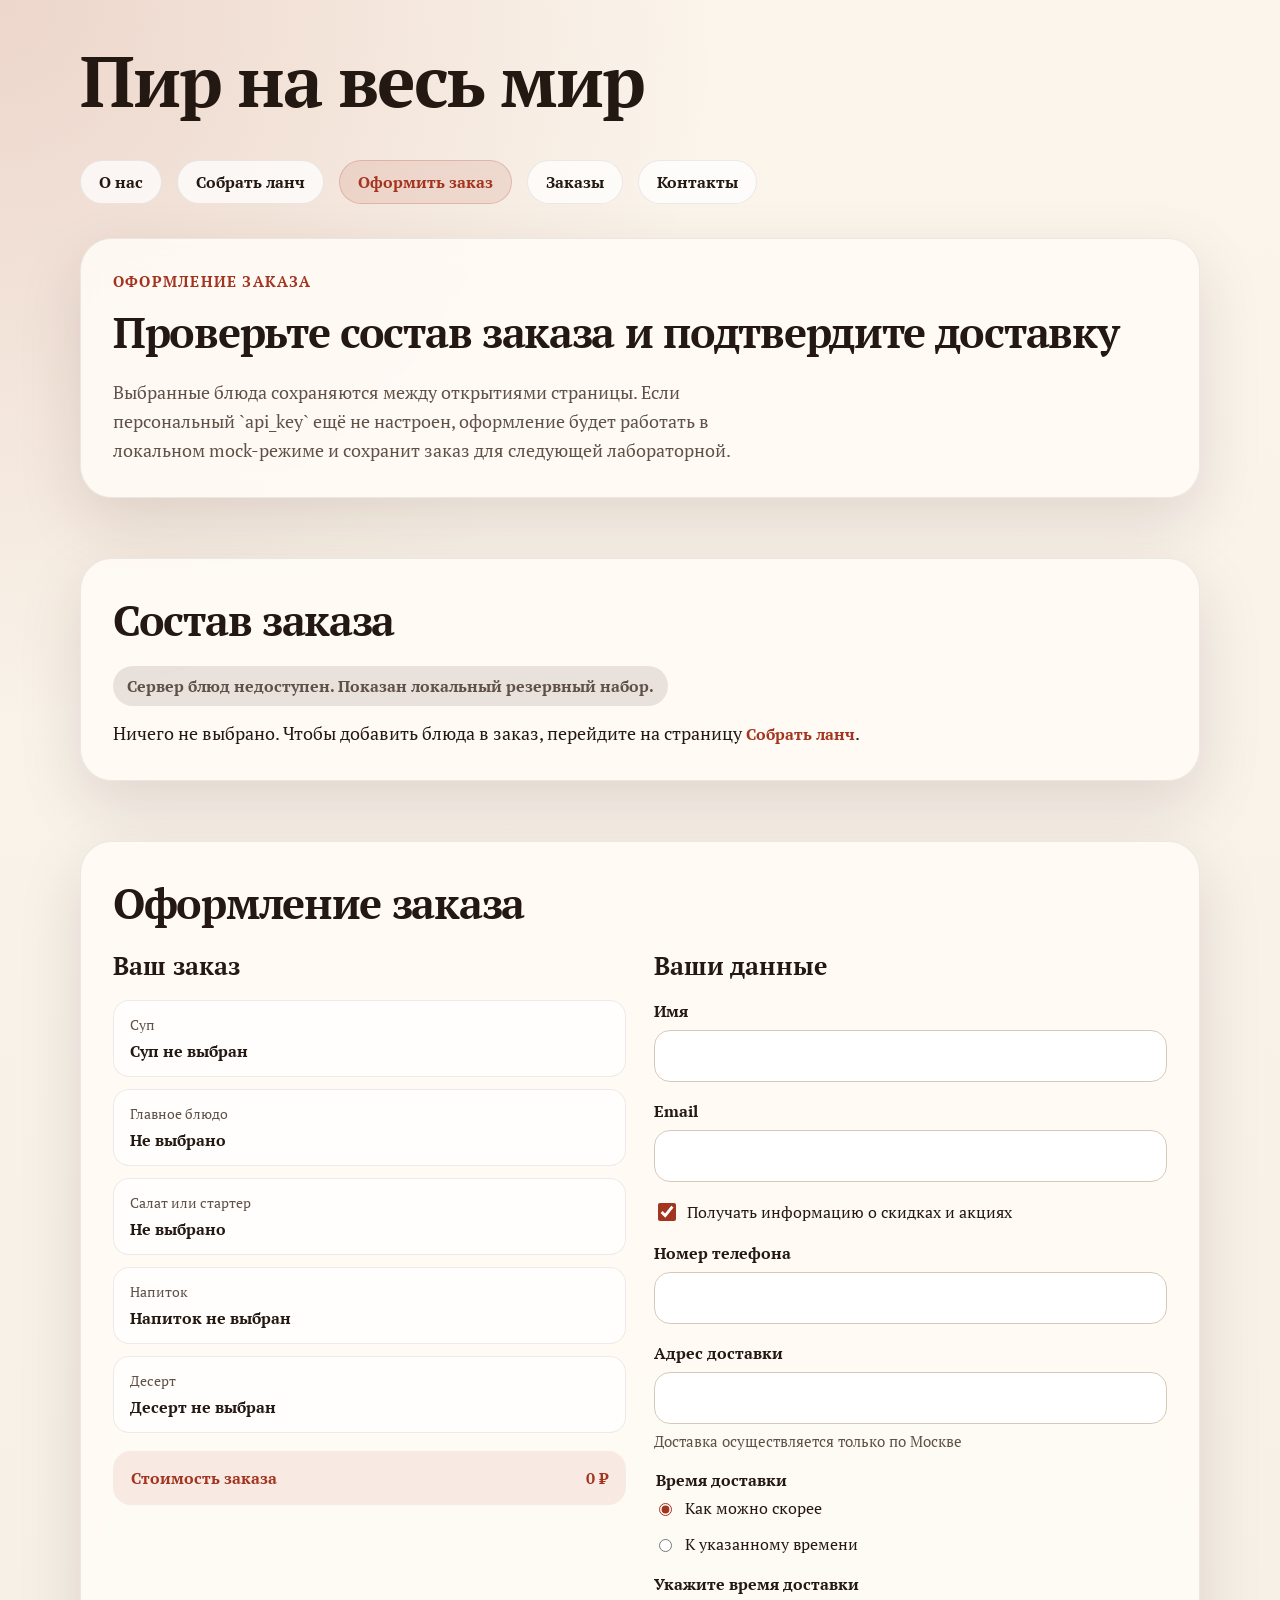
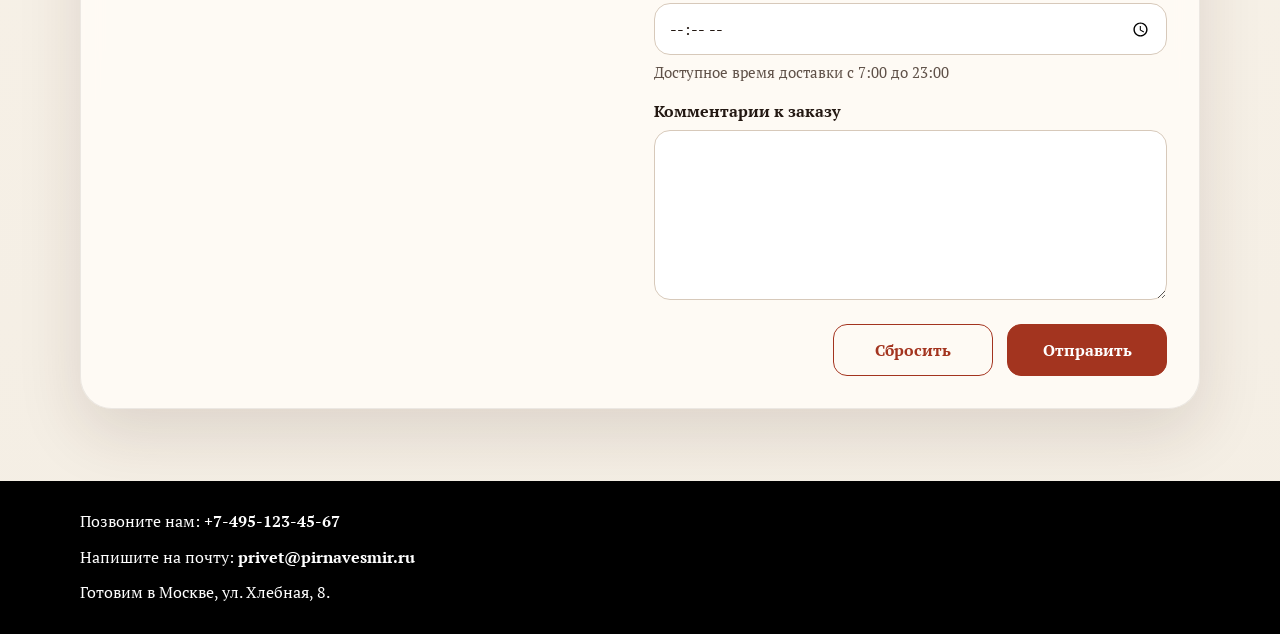
==== checkout.html @ e3995e5b "feat: complete lab 08 checkout flow" ====
<!DOCTYPE html>
<html lang="ru">
<head>
  <meta charset="UTF-8">
  <meta name="viewport" content="width=device-width, initial-scale=1.0">
  <title>Пир на весь мир | Оформить заказ</title>
  <link rel="preconnect" href="https://fonts.googleapis.com">
  <link rel="preconnect" href="https://fonts.gstatic.com" crossorigin>
  <link href="https://fonts.googleapis.com/css2?family=PT+Serif:wght@400;700&display=swap" rel="stylesheet">
  <link rel="stylesheet" href="styles/style.css">
  <link rel="stylesheet" href="styles/menu.css">
  <link rel="stylesheet" href="styles/checkout.css">
  <link rel="stylesheet" href="styles/print.css" media="print">
</head>
<body>
  <header class="site-header">
    <div class="container">
      <h1 class="brand">Пир на весь мир</h1>
      <nav class="site-nav" aria-label="Основная навигация">
        <a href="index.html">О нас</a>
        <a href="menu.html">Собрать ланч</a>
        <a href="checkout.html" class="active" aria-current="page">Оформить заказ</a>
        <a href="order.html">Заказы</a>
        <a href="#contacts">Контакты</a>
      </nav>
    </div>
  </header>

  <main class="site-main">
    <div class="container checkout-page">
      <section class="section checkout-intro" aria-labelledby="checkout-title">
        <p class="eyebrow">Оформление заказа</p>
        <h2 id="checkout-title" class="section-title">Проверьте состав заказа и подтвердите доставку</h2>
        <p class="lead">
          Выбранные блюда сохраняются между открытиями страницы. Если персональный `api_key` ещё не настроен, оформление будет работать в локальном mock-режиме и сохранит заказ для следующей лабораторной.
        </p>
      </section>

      <section class="section" aria-labelledby="composition-title">
        <h2 id="composition-title" class="section-title">Состав заказа</h2>
        <p class="menu-data-status" id="checkout-data-status">Загружаем выбранные блюда...</p>
        <div class="checkout-empty is-hidden" id="checkout-empty">
          <p>Ничего не выбрано. Чтобы добавить блюда в заказ, перейдите на страницу <a href="menu.html">Собрать ланч</a>.</p>
        </div>
        <div class="dish-grid checkout-dish-grid" id="checkout-dish-grid"></div>
      </section>

      <section class="section" aria-labelledby="checkout-form-title">
        <h2 id="checkout-form-title" class="section-title">Оформление заказа</h2>
        <form class="order-form" id="checkout-form">
          <div class="order-form__group">
            <div class="order-form__panel">
              <h3 class="order-form__title">Ваш заказ</h3>
              <div class="order-summary" id="checkout-summary"></div>
              <div class="order-total" id="checkout-total">
                <span>Стоимость заказа</span>
                <strong id="checkout-total-value">0 ₽</strong>
              </div>
            </div>

            <div class="order-form__panel">
              <h3 class="order-form__title">Ваши данные</h3>

              <label class="field">
                <span class="field__label">Имя</span>
                <input class="field__control" type="text" name="full_name" required>
              </label>

              <label class="field">
                <span class="field__label">Email</span>
                <input class="field__control" type="email" name="email" required>
              </label>

              <label class="field field--checkbox">
                <input type="checkbox" name="subscribe" value="yes" checked>
                <span>Получать информацию о скидках и акциях</span>
              </label>

              <label class="field">
                <span class="field__label">Номер телефона</span>
                <input class="field__control" type="tel" name="phone" required>
              </label>

              <label class="field">
                <span class="field__label">Адрес доставки</span>
                <input class="field__control" type="text" name="delivery_address" required>
                <span class="field__note">Доставка осуществляется только по Москве</span>
              </label>

              <fieldset class="field field--radio">
                <legend class="field__label">Время доставки</legend>
                <label class="field__choice">
                  <input type="radio" name="delivery_type" value="asap" checked>
                  <span>Как можно скорее</span>
                </label>
                <label class="field__choice">
                  <input type="radio" name="delivery_type" value="time">
                  <span>К указанному времени</span>
                </label>
              </fieldset>

              <label class="field">
                <span class="field__label">Укажите время доставки</span>
                <input class="field__control" type="time" name="delivery_time">
                <span class="field__note">Доступное время доставки с 7:00 до 23:00</span>
              </label>

              <label class="field">
                <span class="field__label">Комментарии к заказу</span>
                <textarea class="field__control field__control--textarea" name="comment"></textarea>
              </label>
            </div>
          </div>

          <div class="order-form__actions">
            <button class="order-form__button order-form__button--ghost" type="reset">Сбросить</button>
            <button class="order-form__button" type="submit">Отправить</button>
          </div>
        </form>
      </section>
    </div>
  </main>

  <footer id="contacts" class="site-footer">
    <div class="container footer-grid">
      <p>Позвоните нам: <a href="tel:+74951234567">+7&#8209;495&#8209;123&#8209;45&#8209;67</a></p>
      <p>Напишите на почту: <a href="mailto:privet@pirnavesmir.ru">privet@pirnavesmir.ru</a></p>
      <p>Готовим в Москве, ул. Хлебная, 8.</p>
    </div>
  </footer>

  <div class="notice-layer" id="notice-layer"></div>
  <script type="module" src="scripts/checkout-page.js"></script>
</body>
</html>
---- styles/style.css ----
:root {
  --bg: #f4eee4;
  --surface: rgba(255, 251, 245, 0.9);
  --surface-strong: #ffffff;
  --text: #231812;
  --muted: #5f5148;
  --accent: #a3341f;
  --accent-dark: #7e2414;
  --line: #d7c9ba;
  --shadow: 0 24px 64px rgba(61, 34, 20, 0.13);
}

* {
  box-sizing: border-box;
}

html {
  scroll-behavior: smooth;
}

body {
  min-height: 100vh;
  margin: 0;
  padding: 0;
  display: flex;
  flex-direction: column;
  font-family: "PT Serif", serif;
  font-size: 16px;
  font-weight: 400;
  color: var(--text);
  background:
    radial-gradient(circle at top left, rgba(163, 52, 31, 0.16), transparent 28%),
    linear-gradient(180deg, #fbf5ec 0%, var(--bg) 100%);
}

img {
  display: block;
  width: 100%;
  height: auto;
}

a {
  text-decoration: none;
  font-family: "PT Serif", serif;
  font-size: 1rem;
  color: var(--text);
  transition: color 0.2s ease, background-color 0.2s ease, border-color 0.2s ease;
}

a:hover {
  color: var(--accent);
}

table {
  width: 100%;
  border: 1px solid var(--line);
  border-collapse: collapse;
  background-color: var(--surface-strong);
}

th,
td {
  padding: 16px 18px;
  border: 1px solid var(--line);
  text-align: left;
}

th {
  font-size: 0.95rem;
  font-weight: 700;
  background-color: #f7e8d9;
}

td {
  font-size: 1rem;
}

.container {
  width: min(1120px, calc(100% - 48px));
  margin: 0 auto;
}

.site-header {
  padding: 32px 0 10px;
}

.brand {
  margin: 0 0 20px;
  font-size: clamp(2.6rem, 6vw, 4.5rem);
  font-weight: 700;
  letter-spacing: -0.03em;
}

.site-nav {
  display: flex;
  flex-wrap: wrap;
  gap: 15px;
  padding: 12px 0 0;
}

.site-nav a {
  padding: 10px 18px;
  font-size: 1rem;
  font-weight: 700;
  border: 1px solid rgba(22, 22, 22, 0.08);
  border-radius: 999px;
  background-color: rgba(255, 255, 255, 0.72);
}

.site-nav a:hover {
  color: #ffffff;
  background-color: var(--accent);
  border-color: var(--accent);
}

.site-nav .active,
.site-nav a[aria-current="page"] {
  color: var(--accent);
  border-color: rgba(163, 52, 31, 0.2);
  background-color: rgba(163, 52, 31, 0.1);
}

.site-main {
  flex: 1 0 auto;
  padding: 24px 0 72px;
}

.section {
  margin-top: 32px;
  padding: 32px;
  border: 1px solid rgba(22, 22, 22, 0.08);
  border-radius: 32px;
  background-color: var(--surface);
  box-shadow: var(--shadow);
  backdrop-filter: blur(12px);
}

.section:first-child {
  margin-top: 0;
}

.section-title {
  margin: 0 0 18px;
  font-size: clamp(1.8rem, 4vw, 2.7rem);
  font-weight: 700;
  letter-spacing: -0.03em;
}

.hero-image {
  width: 100%;
  height: 480px;
  margin: 0 0 28px;
  border-radius: 28px;
  object-fit: cover;
}

.lead {
  max-width: 66ch;
  margin: 0 0 14px;
  font-size: 1.1rem;
  line-height: 1.65;
  color: var(--muted);
}

.lead:last-child {
  margin-bottom: 0;
}

.advantages-list {
  margin: 0;
  padding-left: 24px;
  font-size: 1.05rem;
  line-height: 1.7;
  color: var(--muted);
}

.table-wrap {
  overflow-x: auto;
}

.table-wrap td:first-child,
.table-wrap td:nth-child(3),
.table-wrap td:nth-child(4),
.table-wrap th:first-child,
.table-wrap th:nth-child(3),
.table-wrap th:nth-child(4) {
  text-align: center;
}

.placeholder-section {
  min-height: 420px;
  display: flex;
  flex-direction: column;
  justify-content: center;
}

.eyebrow {
  margin: 0 0 12px;
  font-size: 0.95rem;
  font-weight: 700;
  letter-spacing: 0.08em;
  text-transform: uppercase;
  color: var(--accent);
}

.action-link {
  align-self: flex-start;
  margin-top: 18px;
  padding: 14px 20px;
  border: 1px solid var(--accent);
  border-radius: 999px;
  color: #ffffff;
  background-color: var(--accent);
  font-weight: 700;
}

.action-link:hover {
  color: #ffffff;
  background-color: var(--accent-dark);
  border-color: var(--accent-dark);
}

.site-footer {
  margin-top: auto;
  padding: 28px 0;
  background-color: #000000;
  color: #ffffff;
}

.site-footer p {
  margin: 0;
  font-size: 1rem;
  line-height: 1.6;
}

.site-footer a {
  font-size: 1rem;
  font-weight: 700;
  color: #ffffff;
}

.site-footer a:hover {
  color: var(--accent);
}

.footer-grid {
  display: grid;
  gap: 10px;
}

@media (max-width: 900px) {
  .hero-image {
    height: 360px;
  }
}

@media (max-width: 800px) {
  .site-nav {
    justify-content: space-between;
  }

  .hero-image {
    width: min(500px, 100%);
    margin: 0 auto 28px;
  }
}

@media (max-width: 640px) {
  body {
    font-size: 15px;
  }

  .container {
    width: min(100% - 28px, 1120px);
  }

  .site-header {
    padding-top: 24px;
  }

  .brand {
    margin-bottom: 16px;
    text-align: center;
  }

  .site-nav {
    flex-direction: column;
    align-items: center;
  }

  .site-nav a {
    width: 100%;
    max-width: 360px;
    font-size: 1.25rem;
    text-align: center;
  }

  .section {
    padding: 20px;
    border-radius: 24px;
  }

  .hero-image {
    width: 100%;
    height: 260px;
    margin-bottom: 20px;
    border-radius: 20px;
  }

  th,
  td {
    padding: 12px;
    font-size: 0.95rem;
  }

  .site-footer {
    padding: 22px 0 28px;
  }
}

@media (max-width: 400px) {
  th,
  td {
    padding: 10px;
    font-size: 0.83rem;
  }
}
---- styles/menu.css ----
.menu-page .container {
  display: flex;
  flex-direction: column;
  gap: 28px;
}

.menu-layout {
  display: grid;
  grid-template-columns: minmax(0, 1fr) 340px;
  gap: 24px;
  align-items: start;
}

.menu-layout__content {
  display: flex;
  flex-direction: column;
  gap: 28px;
}

.menu-intro {
  display: flex;
  justify-content: space-between;
  align-items: stretch;
  gap: 24px;
}

.menu-intro__content {
  flex: 1 1 64%;
}

.menu-data-status {
  margin: 0 0 14px;
  display: inline-flex;
  padding: 9px 14px;
  border-radius: 999px;
  background-color: rgba(163, 52, 31, 0.1);
  color: var(--accent);
  font-weight: 700;
}

.menu-data-status--fallback {
  background-color: rgba(95, 81, 72, 0.14);
  color: var(--muted);
}

.menu-intro__note {
  flex: 0 0 320px;
  padding: 26px 28px;
  border: 1px solid rgba(163, 52, 31, 0.12);
  border-radius: 28px;
  background:
    linear-gradient(180deg, rgba(163, 52, 31, 0.08), rgba(163, 52, 31, 0.02)),
    #fffaf6;
}

.menu-intro__subtitle {
  margin: 0 0 14px;
  font-size: 1.3rem;
}

.menu-intro__note p {
  margin: 0 0 12px;
  line-height: 1.6;
  color: var(--muted);
}

.menu-intro__note p:last-child {
  margin-bottom: 0;
}

.menu-section {
  margin: 0;
}

.checkout-panel {
  position: sticky;
  top: 24px;
  margin-top: 0;
  display: flex;
  flex-direction: column;
  gap: 18px;
}

.checkout-panel__lead {
  margin: 0;
  line-height: 1.6;
  color: var(--muted);
}

.checkout-panel__summary .order-summary__row {
  background-color: rgba(255, 255, 255, 0.72);
}

.checkout-panel__helper {
  margin: 0;
  padding: 14px 16px;
  border-radius: 18px;
  background-color: rgba(163, 52, 31, 0.06);
  color: var(--muted);
  line-height: 1.55;
}

.checkout-panel__link {
  width: 100%;
  margin-top: auto;
  text-align: center;
}

.checkout-panel__link--disabled {
  color: var(--muted);
  background-color: rgba(95, 81, 72, 0.12);
  border-color: rgba(95, 81, 72, 0.16);
  cursor: not-allowed;
}

.checkout-panel__link--disabled:hover {
  color: var(--muted);
  background-color: rgba(95, 81, 72, 0.12);
  border-color: rgba(95, 81, 72, 0.16);
}

.combo-grid {
  display: grid;
  grid-template-columns: repeat(3, 1fr);
  gap: 16px;
}

.combo-card {
  padding: 22px;
  border: 1px solid rgba(163, 52, 31, 0.1);
  border-radius: 28px;
  background-color: rgba(255, 255, 255, 0.75);
}

.combo-card__items {
  display: flex;
  flex-wrap: wrap;
  gap: 14px;
  justify-content: center;
}

.combo-card__dish {
  display: flex;
  flex-direction: column;
  align-items: center;
  gap: 8px;
  width: 110px;
  text-align: center;
  font-weight: 700;
}

.combo-card__image {
  width: 84px;
  height: 84px;
  border-radius: 24px;
  object-fit: cover;
  transition: transform 0.2s ease;
}

.combo-card__image:hover {
  transform: translateY(-6px) scale(1.04);
}

.combo-card__note {
  margin: 16px 0 0;
  text-align: center;
  font-size: 0.92rem;
  color: var(--muted);
}

.menu-section__title {
  margin: 0 0 22px;
  font-size: clamp(1.6rem, 3vw, 2.2rem);
  font-weight: 700;
}

.filter-bar {
  display: flex;
  flex-wrap: wrap;
  gap: 12px;
  margin: 0 0 18px;
}

.filter-bar__button {
  padding: 10px 16px;
  border: 1px solid rgba(163, 52, 31, 0.18);
  border-radius: 999px;
  background-color: rgba(255, 255, 255, 0.78);
  color: var(--accent);
  font: inherit;
  font-weight: 700;
  cursor: pointer;
  transition: background-color 0.2s ease, color 0.2s ease, border-color 0.2s ease;
}

.filter-bar__button:hover,
.filter-bar__button.active {
  background-color: var(--accent);
  border-color: var(--accent);
  color: #ffffff;
}

.dish-grid {
  display: grid;
  grid-template-columns: repeat(3, 1fr);
  gap: 10px;
}

.dish-card {
  padding: 30px 40px;
  display: flex;
  flex-direction: column;
  min-height: 100%;
  border: 2px solid transparent;
  border-radius: 35px;
  background-color: #ffffff;
  cursor: pointer;
  filter: drop-shadow(17px 19px 24px rgba(0, 0, 0, 0.13));
  transition: border-color 0.2s ease, transform 0.2s ease;
}

.dish-card:hover {
  border-color: var(--accent);
  transform: translateY(-2px);
}

.dish-card--selected {
  border-color: var(--accent);
}

.dish-card--selected .dish-card__button {
  color: #ffffff;
  background-color: var(--accent);
}

.dish-card:hover .dish-card__button {
  color: #ffffff;
  background-color: var(--accent);
}

.dish-card__image {
  width: 100%;
  border-radius: 35px;
  aspect-ratio: 4 / 3;
  object-fit: cover;
}

.dish-card__price {
  margin: 18px 0 8px;
  font-size: 1.5rem;
  font-weight: 700;
}

.dish-card__name {
  margin: 0;
  font-size: 1.18rem;
  font-weight: 700;
  line-height: 1.35;
}

.dish-card__meta {
  margin: 12px 0 0;
  font-size: 1.02rem;
  color: #7f746d;
}

.dish-card__button {
  margin-top: auto;
  padding: 10px 30px;
  border: none;
  border-radius: 10px;
  background-color: #f1eee9;
  font: inherit;
  font-weight: 700;
  cursor: pointer;
  transition: background-color 0.2s ease, color 0.2s ease;
}

.order-builder {
  margin-top: 12px;
}

.order-form {
  display: flex;
  flex-direction: column;
  gap: 24px;
}

.order-form__group {
  display: flex;
  gap: 28px;
}

.order-form__panel {
  flex: 1 1 50%;
  display: flex;
  flex-direction: column;
  gap: 18px;
}

.order-form__title {
  margin: 0;
  font-size: 1.55rem;
  font-weight: 700;
}

.field {
  display: flex;
  flex-direction: column;
  gap: 8px;
}

.field__label {
  font-size: 1rem;
  font-weight: 700;
}

.field__control {
  min-height: 52px;
  padding: 12px 14px;
  border: 1px solid var(--line);
  border-radius: 16px;
  background-color: #ffffff;
  font: inherit;
  color: var(--text);
}

.field__control:focus {
  outline: 2px solid rgba(163, 52, 31, 0.22);
  border-color: var(--accent);
}

.field__control--textarea {
  min-height: 170px;
  resize: vertical;
}

.order-summary {
  display: flex;
  flex-direction: column;
  gap: 12px;
}

.order-summary__empty {
  margin: 0;
  font-size: 1.5rem;
  font-weight: 700;
}

.order-summary__row {
  display: flex;
  flex-direction: column;
  gap: 6px;
  padding: 14px 16px;
  border: 1px solid rgba(35, 24, 18, 0.08);
  border-radius: 16px;
  background-color: rgba(255, 255, 255, 0.72);
}

.order-summary__label {
  font-size: 0.9rem;
  color: var(--muted);
}

.order-summary__value {
  display: flex;
  justify-content: space-between;
  gap: 16px;
  align-items: baseline;
}

.order-summary__value strong {
  font-size: 1.02rem;
}

.order-total {
  display: flex;
  justify-content: space-between;
  align-items: center;
  padding: 16px 18px;
  border-radius: 18px;
  background-color: rgba(163, 52, 31, 0.08);
  color: var(--accent);
  font-weight: 700;
}

.is-hidden {
  display: none;
}

.notice-layer {
  position: fixed;
  inset: 0;
  display: none;
  align-items: center;
  justify-content: center;
  padding: 24px;
  background-color: rgba(23, 24, 28, 0.42);
  z-index: 20;
}

.notice-layer--visible {
  display: flex;
}

.notice-card {
  width: min(560px, 100%);
  padding: 40px 32px;
  border: 1px solid rgba(35, 24, 18, 0.1);
  border-radius: 28px;
  background-color: #fffdf9;
  text-align: center;
  box-shadow: 0 28px 72px rgba(0, 0, 0, 0.18);
}

.notice-card__text {
  margin: 0 0 22px;
  font-size: 1.4rem;
  font-weight: 700;
  line-height: 1.45;
}

.notice-card__button {
  min-width: 180px;
  padding: 14px 24px;
  border: 1px solid var(--accent);
  border-radius: 999px;
  background-color: transparent;
  color: var(--accent);
  font: inherit;
  font-weight: 700;
  cursor: pointer;
  transition: background-color 0.2s ease, color 0.2s ease;
}

.notice-card__button:hover {
  background-color: var(--accent);
  color: #ffffff;
}

.field__note {
  font-size: 0.92rem;
  color: var(--muted);
}

.field--checkbox {
  flex-direction: row;
  align-items: center;
}

.field--checkbox input {
  width: 18px;
  height: 18px;
  accent-color: var(--accent);
}

.field--radio {
  margin: 0;
  padding: 0;
  border: none;
}

.field__choice {
  display: flex;
  align-items: center;
  gap: 10px;
  margin-top: 6px;
}

.field__choice input {
  accent-color: var(--accent);
}

.order-form__actions {
  display: flex;
  justify-content: flex-end;
  gap: 14px;
}

.order-form__button {
  min-width: 160px;
  padding: 14px 24px;
  border: 1px solid var(--accent);
  border-radius: 14px;
  background-color: var(--accent);
  color: #ffffff;
  font: inherit;
  font-weight: 700;
  cursor: pointer;
  transition: background-color 0.2s ease, color 0.2s ease, border-color 0.2s ease;
}

.order-form__button:hover {
  background-color: var(--accent-dark);
  border-color: var(--accent-dark);
}

.order-form__button--ghost {
  background-color: transparent;
  color: var(--accent);
}

.order-form__button--ghost:hover {
  color: #ffffff;
}

@media (max-width: 800px) {
  .menu-layout {
    display: flex;
    flex-direction: column-reverse;
  }

  .combo-grid {
    grid-template-columns: repeat(2, 1fr);
  }

  .menu-intro {
    flex-direction: column;
  }

  .menu-intro__note {
    flex-basis: auto;
  }

  .checkout-panel {
    position: static;
  }

  .dish-grid {
    grid-template-columns: repeat(2, 1fr);
  }

  .order-form__group {
    flex-direction: column;
  }
}

@media (max-width: 600px) {
  .combo-grid {
    grid-template-columns: 1fr;
  }

  .menu-section__title {
    text-align: center;
  }

  .filter-bar {
    justify-content: center;
  }

  .dish-grid {
    grid-template-columns: 1fr;
  }

  .dish-card {
    padding: 22px;
    border-radius: 28px;
  }

  .dish-card__image {
    border-radius: 26px;
  }

  .order-form__actions {
    flex-direction: column-reverse;
  }

  .order-form__button {
    width: 100%;
  }
}
---- styles/checkout.css ----
.checkout-page {
  display: flex;
  flex-direction: column;
  gap: 28px;
}

.checkout-dish-grid {
  grid-template-columns: repeat(3, 1fr);
}

.checkout-dish-card {
  padding-bottom: 24px;
}

.checkout-empty p {
  margin: 0;
  font-size: 1.1rem;
  line-height: 1.6;
}

.checkout-empty a {
  color: var(--accent);
  font-weight: 700;
}

@media (max-width: 800px) {
  .checkout-dish-grid {
    grid-template-columns: repeat(2, 1fr);
  }
}

@media (max-width: 600px) {
  .checkout-dish-grid {
    grid-template-columns: 1fr;
  }
}
---- styles/print.css ----
body {
  background: #ffffff;
  color: #000000;
}

.site-header,
.site-footer,
.dish-card__button,
.action-link {
  display: none;
}

.site-main {
  padding: 0;
}

.section,
.menu-section {
  margin: 0 0 20px;
  padding: 0;
  border: none;
  box-shadow: none;
  background: transparent;
}

.menu-page .container {
  gap: 20px;
}

.menu-intro {
  display: block;
}

.menu-intro__note {
  margin-top: 16px;
  padding: 0;
  border: none;
  background: transparent;
}

.dish-grid {
  grid-template-columns: repeat(2, 1fr);
  gap: 14px;
}

.dish-card {
  padding: 0;
  border: 1px solid #b8b8b8;
  border-radius: 0;
  filter: none;
  break-inside: avoid;
}

.dish-card__image {
  border-radius: 0;
}

.dish-card__price,
.dish-card__name,
.dish-card__meta {
  padding: 0 12px;
}
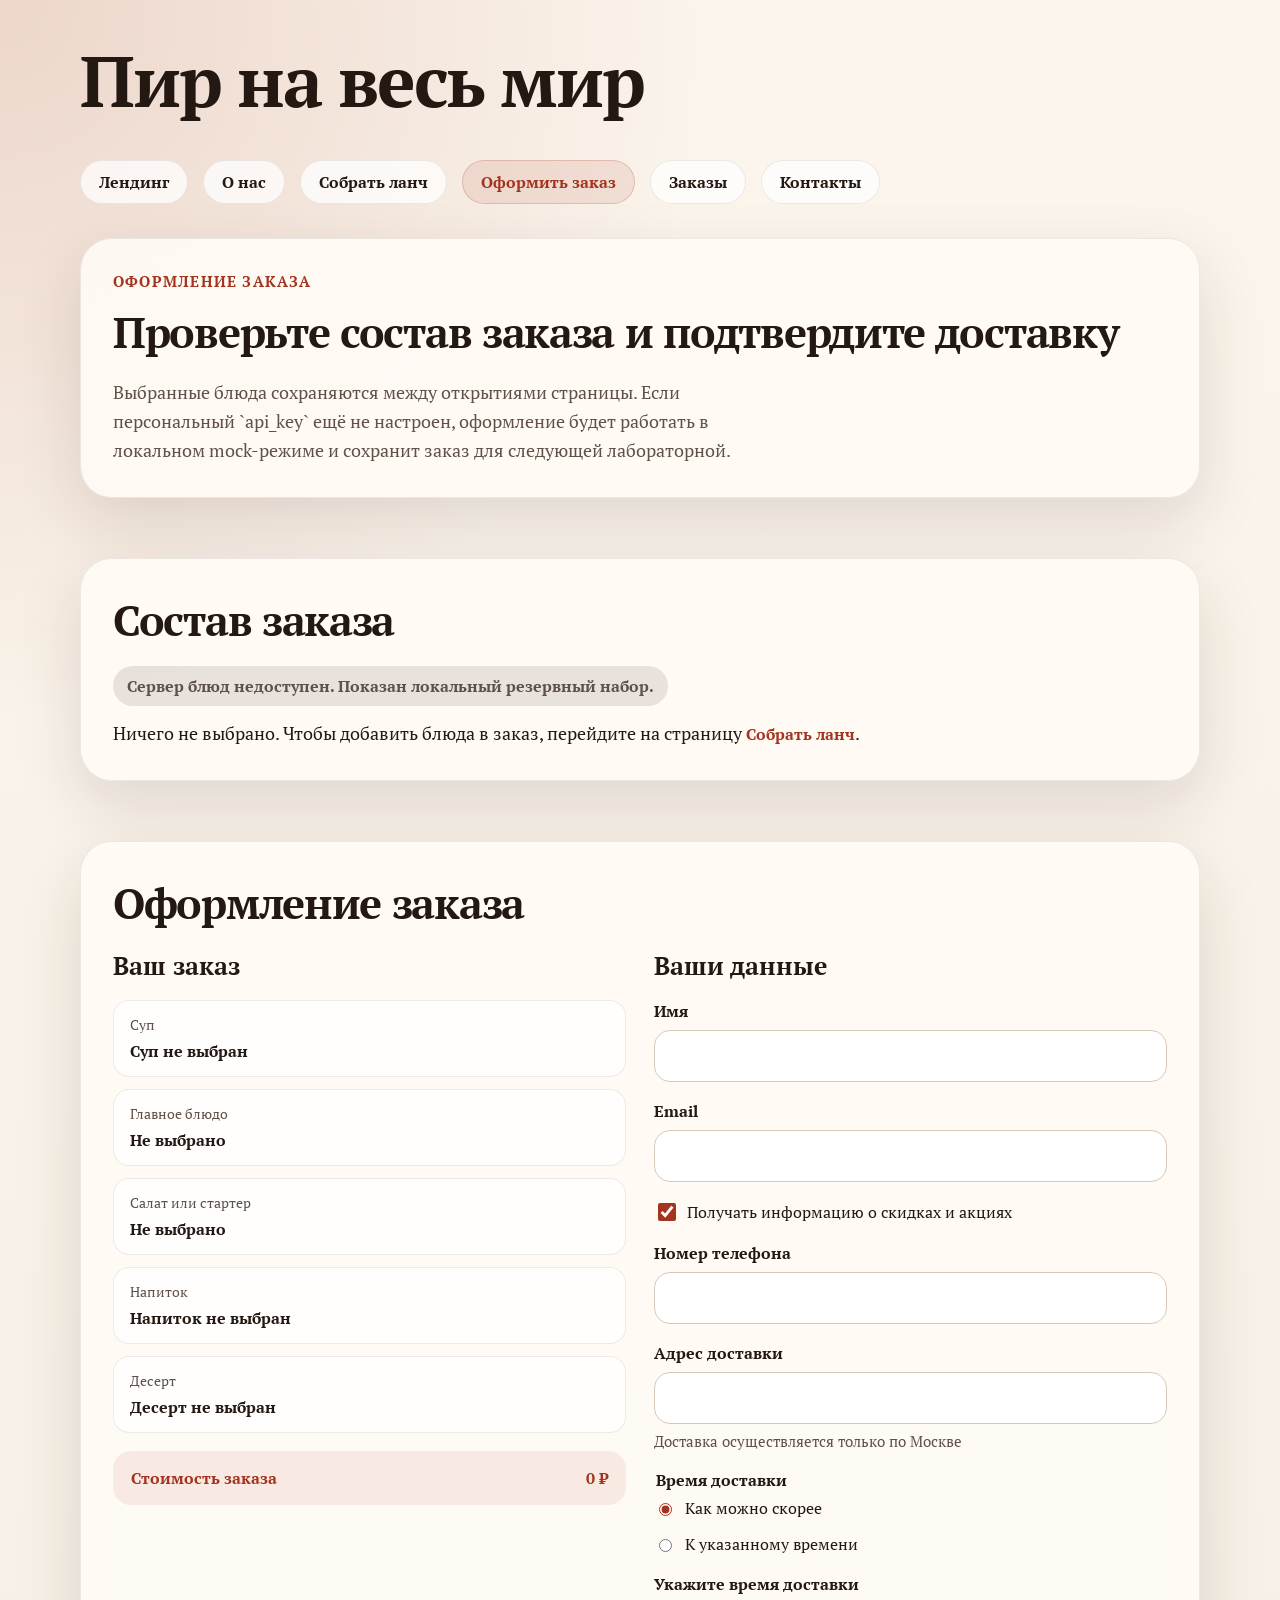
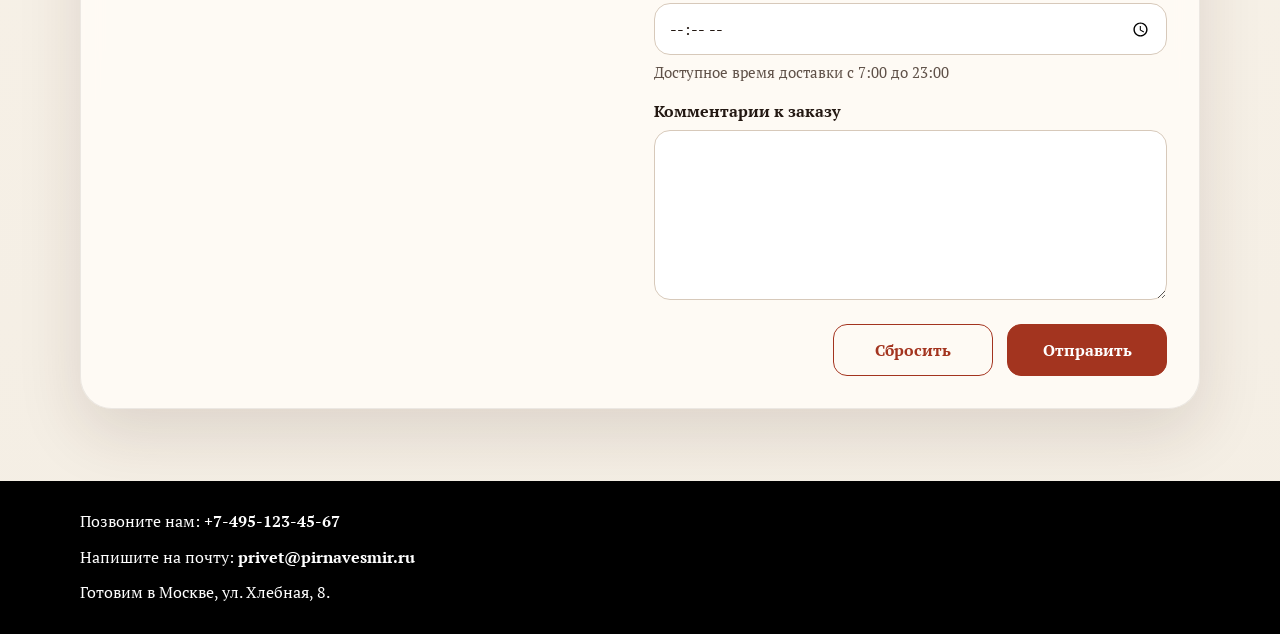
==== commit b225ded7: "feat: complete lab 10 bootstrap landing" ====
--- a/checkout.html
+++ b/checkout.html
@@ -17,6 +17,7 @@
     <div class="container">
       <h1 class="brand">Пир на весь мир</h1>
       <nav class="site-nav" aria-label="Основная навигация">
+        <a href="landing.html">Лендинг</a>
         <a href="index.html">О нас</a>
         <a href="menu.html">Собрать ланч</a>
         <a href="checkout.html" class="active" aria-current="page">Оформить заказ</a>
